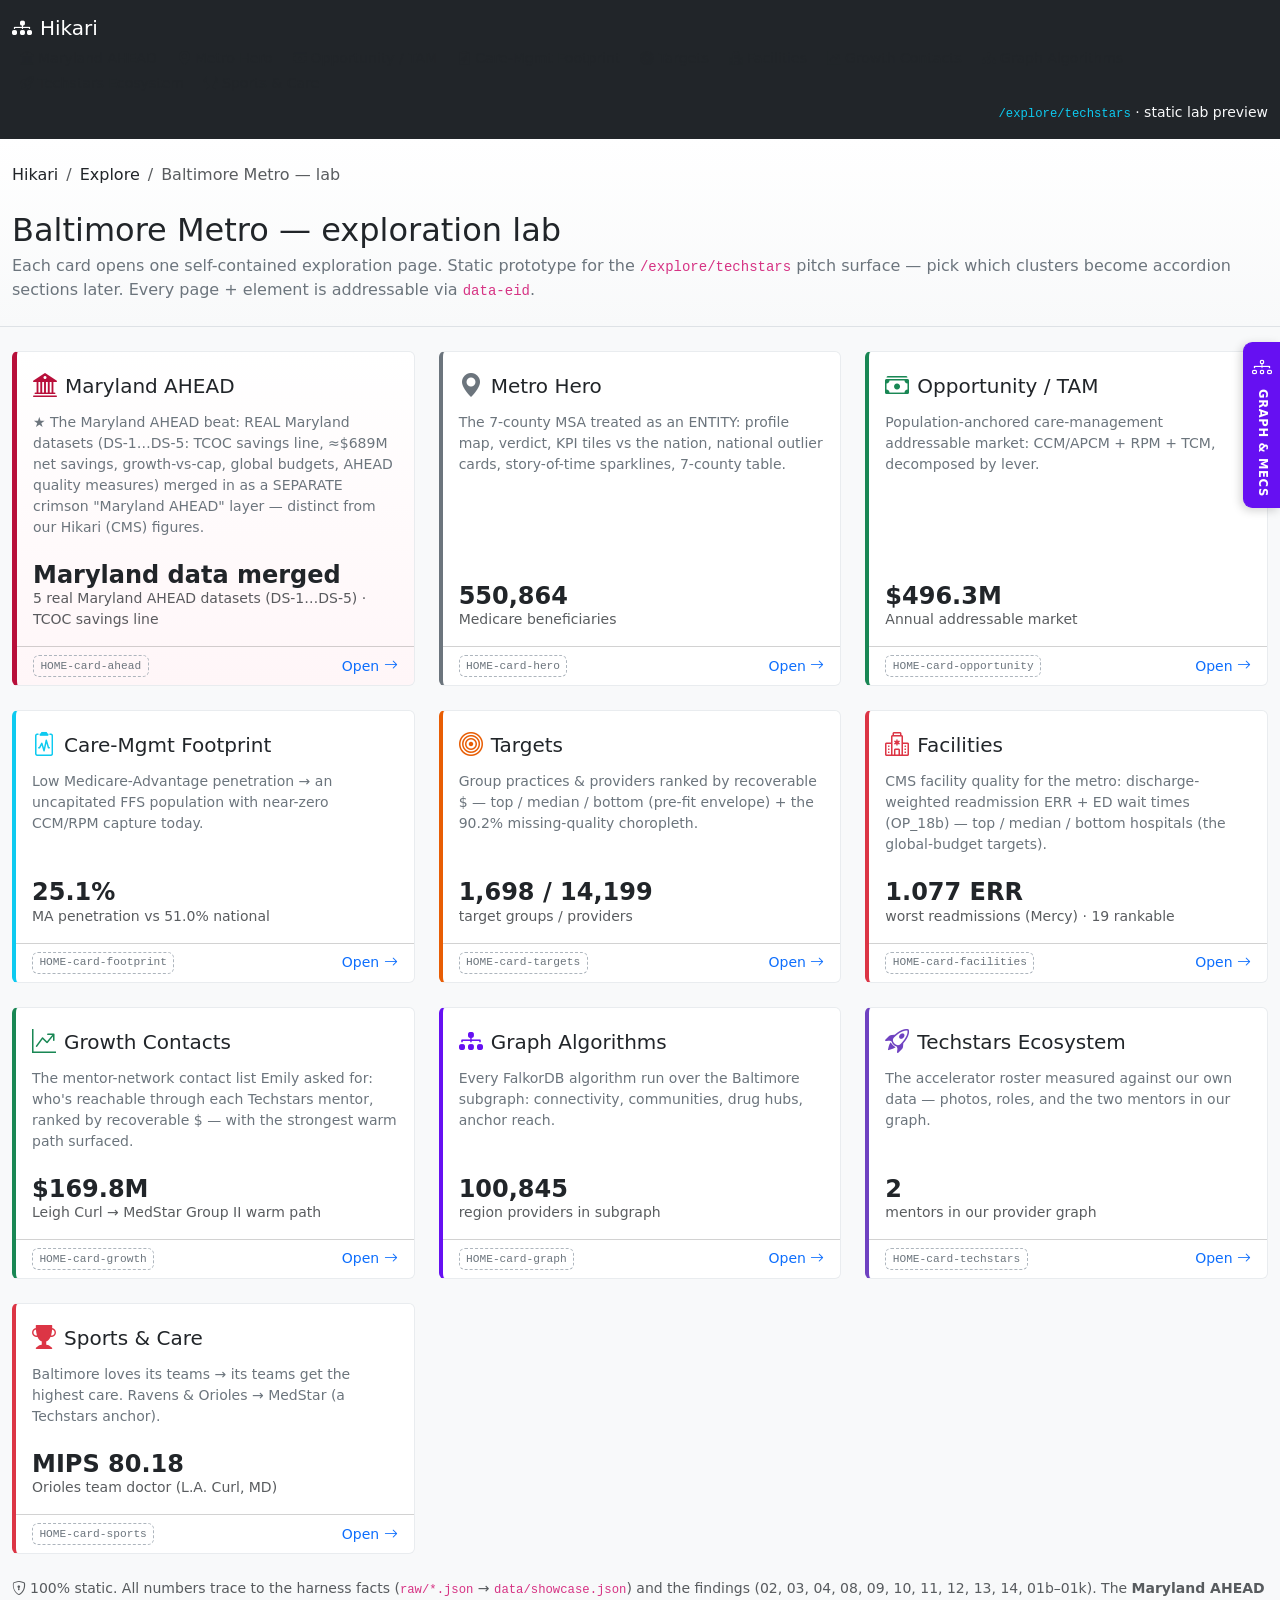
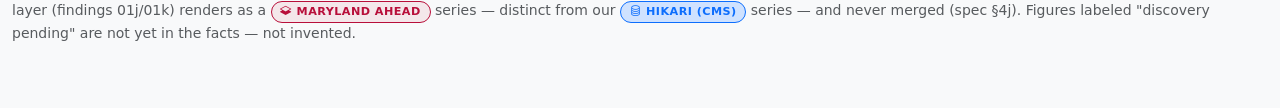
==== index.html @ a8745d02 "tech stars baltimore report generated" ====
<!DOCTYPE html>
<html lang="en">
<head>
  <meta charset="utf-8">
  <meta name="viewport" content="width=device-width, initial-scale=1">
  <title>Baltimore Metro — Hikari /explore/techstars lab (landing)</title>

  <!-- Bootstrap 5 + icons VENDORED locally (assets/vendor/) — no CDN, so the
       preview works offline and by double-click (file://). Regenerate with build.py. -->
  <link rel="stylesheet" href="assets/vendor/bootstrap.min.css">
  <link rel="stylesheet" href="assets/vendor/bootstrap-icons/bootstrap-icons.min.css">
  <!-- VENDORED production styling -->
  <link rel="stylesheet" href="assets/hikari.css">
  <!-- Preview-only helpers (lab grid, drawer, tables, sports/roster) -->
  <link rel="stylesheet" href="assets/hikari-tokens.css">
</head>
<body data-sr-page="home" id="page-HOME">

  <div id="sr-topnav"></div>

  <header class="page-band py-4 mb-4">
    <div class="container-fluid" style="max-width: 1320px;">
      <nav aria-label="breadcrumb" class="mb-2">
        <ol class="breadcrumb mb-0 small">
          <li class="breadcrumb-item">Hikari</li>
          <li class="breadcrumb-item">Explore</li>
          <li class="breadcrumb-item active" aria-current="page">Baltimore Metro — lab</li>
        </ol>
      </nav>
      <div class="d-flex align-items-center gap-3 flex-wrap">
        <i class="bi bi-flask fs-1" style="color: var(--hikari-aco);"></i>
        <div>
          <h2 class="mb-1" data-eid="HOME-title">Baltimore Metro — exploration lab</h2>
          <p class="text-secondary mb-0" data-eid="HOME-subtitle">
            Each card opens one self-contained exploration page. Static prototype for the
            <code>/explore/techstars</code> pitch surface — pick which clusters become accordion
            sections later. Every page + element is addressable via <code>data-eid</code>.
          </p>
        </div>
      </div>
    </div>
  </header>

  <main class="container-fluid pb-5" style="max-width: 1320px;">
    <div class="row g-4" id="home-grid" data-eid="HOME-grid"></div>

    <p class="text-muted small mt-4" data-eid="HOME-footnote">
      <i class="bi bi-shield-lock me-1"></i>100% static. All numbers trace to the harness facts
      (<code>raw/*.json</code> → <code>data/showcase.json</code>) and the findings (02, 03, 04, 08, 09, 10,
      11, 12, 13, 14, 01b–01k). The <strong>Maryland AHEAD</strong> layer (findings 01j/01k) renders as a
      <span class="md-badge"><i class="bi bi-layers-half"></i>Maryland AHEAD</span> series — distinct from our
      <span class="hk-badge"><i class="bi bi-database"></i>Hikari (CMS)</span> series — and never merged
      (spec §4j). Figures labeled "discovery pending" are not yet in the facts — not invented.
    </p>
  </main>

  <!-- ECharts + Bootstrap VENDORED locally (no CDN) + embedded data (no fetch) -->
  <script src="assets/vendor/echarts.min.js"></script>
  <script src="assets/vendor/bootstrap.bundle.min.js"></script>
  <script src="assets/echarts-hikari-theme.js"></script>
  <script src="assets/hikari.js"></script>
  <script>window.SR_BASE = "";</script>
  <script src="data/showcase.data.js"></script>
  <!-- Define SR_PAGE BEFORE common.js: boot() now runs synchronously (no fetch). -->
  <script>
    // Landing card content (summaries + headline stats from findings 02/03/04/11/12 + roster).
    var HOME_CARDS = {
      ahead:       { accent: "ahead",   color: "maryland",       summary: "★ The Maryland AHEAD beat: REAL Maryland datasets (DS-1…DS-5: TCOC savings line, ≈$689M net savings, growth-vs-cap, global budgets, AHEAD quality measures) merged in as a SEPARATE crimson \"Maryland AHEAD\" layer — distinct from our Hikari (CMS) figures.", stat: "Maryland data merged", statLabel: "5 real Maryland AHEAD datasets (DS-1…DS-5) · TCOC savings line" },
      hero:        { accent: "hero",    color: "geography",      summary: "The 7-county MSA treated as an ENTITY: profile map, verdict, KPI tiles vs the nation, national outlier cards, story-of-time sparklines, 7-county table.", stat: "550,864", statLabel: "Medicare beneficiaries" },
      opportunity: { accent: "opp",     color: "signal-green",   summary: "Population-anchored care-management addressable market: CCM/APCM + RPM + TCM, decomposed by lever.", stat: "$496.3M", statLabel: "Annual addressable market" },
      footprint:   { accent: "foot",    color: "group-practice", summary: "Low Medicare-Advantage penetration → an uncapitated FFS population with near-zero CCM/RPM capture today.", stat: "25.1%", statLabel: "MA penetration vs 51.0% national" },
      targets:     { accent: "targets", color: "service",        summary: "Group practices & providers ranked by recoverable $ — top / median / bottom (pre-fit envelope) + the 90.2% missing-quality choropleth.", stat: "1,698 / 14,199", statLabel: "target groups / providers" },
      facilities:  { accent: "fac",     color: "facility",       summary: "CMS facility quality for the metro: discharge-weighted readmission ERR + ED wait times (OP_18b) — top / median / bottom hospitals (the global-budget targets).", stat: "1.077 ERR", statLabel: "worst readmissions (Mercy) · 19 rankable" },
      growth:      { accent: "grow",    color: "signal-green",   summary: "The mentor-network contact list Emily asked for: who's reachable through each Techstars mentor, ranked by recoverable $ — with the strongest warm path surfaced.", stat: "$169.8M", statLabel: "Leigh Curl → MedStar Group II warm path" },
      graph:       { accent: "graph",   color: "quality-measure", summary: "Every FalkorDB algorithm run over the Baltimore subgraph: connectivity, communities, drug hubs, anchor reach.", stat: "100,845", statLabel: "region providers in subgraph" },
      techstars:   { accent: "tech",    color: "aco",            summary: "The accelerator roster measured against our own data — photos, roles, and the two mentors in our graph.", stat: "2", statLabel: "mentors in our provider graph" },
      sports:      { accent: "sports",  color: "facility",       summary: "Baltimore loves its teams → its teams get the highest care. Ravens & Orioles → MedStar (a Techstars anchor).", stat: "MIPS 80.18", statLabel: "Orioles team doctor (L.A. Curl, MD)" },
    };
    window.SR_PAGE = function () {
      var grid = document.getElementById("home-grid");
      grid.innerHTML = window.SR_PAGES.map(function (p) {
        var c = HOME_CARDS[p.slug];
        var href = "pages/" + p.file;
        return (
          '<div class="col-12 col-md-6 col-xl-4">' +
          '  <a class="card lab-card text-decoration-none text-reset h-100" data-accent="' + c.accent +
          '" data-eid="HOME-card-' + p.slug + '" href="' + href + '">' +
          '    <div class="card-body d-flex flex-column">' +
          '      <div class="d-flex align-items-center mb-2">' +
          '        <i class="bi ' + p.icon + ' lab-card-icon me-2" style="color: var(--hikari-' + c.color + ');"></i>' +
          '        <h5 class="card-title mb-0">' + p.title + "</h5>" +
          "      </div>" +
          '      <p class="card-text text-secondary small flex-grow-1">' + c.summary + "</p>" +
          '      <div class="mt-2">' +
          '        <div class="lab-card-stat">' + c.stat + "</div>" +
          '        <div class="text-muted small">' + c.statLabel + "</div>" +
          "      </div>" +
          "    </div>" +
          '    <div class="card-footer bg-transparent d-flex justify-content-between align-items-center">' +
          '      <span class="page-eid-chip">HOME-card-' + p.slug + "</span>" +
          '      <span class="small text-primary">Open <i class="bi bi-arrow-right"></i></span>' +
          "    </div>" +
          "  </a></div>"
        );
      }).join("");
    };
  </script>
  <script src="assets/common.js"></script>
  <script src="assets/graphinfo.js"></script>
</body>
</html>
---- assets/hikari.css ----
/* Hikari — minimal custom styles */
/* VENDORED COPY of src/hikari/ui/static/hikari/hikari.css (do NOT edit the original).
 * Imported by the multi-page special_reports preview so it matches the production look. */

:root {
    --hikari-primary: #0d6efd;
    --hikari-dark: #212529;
    --hikari-sidebar-width: 280px;

    /* Quality semantic colors (RFC-006 R-36) */
    --hikari-quality-good: #198754;
    --hikari-quality-warning: #ffc107;
    --hikari-quality-poor: #dc3545;
    --hikari-quality-na: #6c757d;

    /* Entity type colors (RFC-006 R-1) */
    --hikari-provider: #0d6efd;
    --hikari-facility: #dc3545;
    --hikari-aco: #6f42c1;
    --hikari-organization: #198754;
    --hikari-group-practice: #0dcaf0;
    --hikari-specialty: #ffc107;
    --hikari-geography: #6c757d;
    --hikari-quality-measure: #6610f2;
    --hikari-service: #e85d04;
    --hikari-drug: #d63384;

    /* Semantic text tokens (RFC-015 R-020) */
    --hikari-text-primary: #212529;
    --hikari-text-secondary: #495057;
    --hikari-text-muted: #6c757d;

    /* Surface tokens (RFC-015 R-020) */
    --hikari-surface-primary: #ffffff;
    --hikari-surface-secondary: #f8f9fa;
    --hikari-surface-hover: #f0f4ff;

    /* Spacing tokens (RFC-015 R-020) */
    --hikari-spacing-xs: 0.25rem;
    --hikari-spacing-sm: 0.5rem;
    --hikari-spacing-md: 1rem;
    --hikari-spacing-lg: 1.5rem;
    --hikari-spacing-xl: 2rem;

    /* Border/chrome tokens (RFC-015 R-023 — ECharts theme) */
    --hikari-border-default: #dee2e6;
    --hikari-border-subtle: #e9ecef;
    --hikari-border-muted: #adb5bd;
    --hikari-primary-subtle: #cfe2ff;

    /* Signal tokens (RFC-015 R-021) */
    --hikari-signal-green: #198754;
    --hikari-signal-yellow: #ffc107;
    --hikari-signal-red: #dc3545;
}

/* Signal classes — quality comparison indicators (RFC-015 R-022)
 * Applied via `comparison` field from query return values (R-005).
 * Text color variants: */
.hikari-signal-better { color: var(--hikari-signal-green); }
.hikari-signal-same   { color: var(--hikari-signal-yellow); }
.hikari-signal-worse  { color: var(--hikari-signal-red); }

/* Background variants: */
.hikari-signal-better-bg { background-color: var(--hikari-signal-green); color: #fff; }
.hikari-signal-same-bg   { background-color: var(--hikari-signal-yellow); color: var(--hikari-text-primary); }
.hikari-signal-worse-bg  { background-color: var(--hikari-signal-red); color: #fff; }

/* Hero verdict — star rating + domain indicators */
.hikari-hero-verdict {}
.hikari-hero-stars { line-height: 1; }

/* Domain indicator cards in hero section */
.hikari-domain-card {
    border: 1px solid var(--hikari-border-subtle);
    background: var(--hikari-surface-secondary);
    transition: border-color 0.15s ease;
}
.hikari-domain-card.hikari-domain-active {
    border-color: var(--hikari-signal-green);
    background: #f0fdf4;
}
.hikari-domain-card.hikari-domain-nodata {
    border-color: var(--hikari-border-subtle);
    opacity: 0.65;
}

/* Domain status dot */
.hikari-domain-dot {
    display: inline-block;
    width: 8px;
    height: 8px;
    border-radius: 50%;
    margin-bottom: 2px;
}
.hikari-domain-dot-active {
    background-color: var(--hikari-signal-green);
}
.hikari-domain-dot-nodata {
    background-color: var(--hikari-text-muted);
}

/* Layout */
.hikari-layout {
    display: flex;
    min-height: calc(100vh - 56px);
}

.hikari-sidebar {
    width: var(--hikari-sidebar-width);
    min-width: var(--hikari-sidebar-width);
    background: #fff;
    border-right: 1px solid #e9ecef;
    padding: 1rem;
    overflow-y: auto;
}

/* Sidebar nav-pills: subtle hover, no background on inactive */
.hikari-sidebar .nav-link {
    color: #495057;
    font-size: 0.875rem;
    border-radius: 0.375rem;
    transition: background-color 0.15s ease, color 0.15s ease;
}
.hikari-sidebar .nav-link:hover {
    background-color: #f0f4ff;
    color: var(--hikari-primary);
}
.hikari-sidebar .nav-link.active {
    background-color: var(--hikari-primary);
    color: #fff;
}

.hikari-main {
    flex: 1;
    padding: 1.5rem;
    overflow-y: auto;
}

/* Summary cards */
.hikari-stat-card {
    border-left: 4px solid var(--hikari-primary);
}

a.hikari-stat-card {
    cursor: pointer;
    transition: box-shadow 0.15s ease, transform 0.15s ease;
}
a.hikari-stat-card:hover {
    box-shadow: 0 0.25rem 0.75rem rgba(0, 0, 0, 0.1);
    transform: translateY(-1px);
}

.hikari-stat-card .stat-value {
    font-size: 1.75rem;
    font-weight: 700;
    color: var(--hikari-dark);
}

.hikari-stat-card .stat-label {
    font-size: 0.875rem;
    color: #6c757d;
    text-transform: uppercase;
    letter-spacing: 0.05em;
}

/* Ranked list */
.hikari-ranked-list .list-group-item {
    display: flex;
    justify-content: space-between;
    align-items: center;
}

.hikari-ranked-list .rank-badge {
    min-width: 2rem;
    text-align: center;
}

/* Distribution table */
.hikari-distribution td.bar-cell {
    position: relative;
}

.hikari-distribution .bar {
    height: 1.25rem;
    background: var(--hikari-primary);
    opacity: 0.7;
    border-radius: 2px;
    min-width: 2px;
}

/* HTMX loading indicator */
.htmx-indicator {
    display: none;
}

.htmx-request .htmx-indicator {
    display: inline-block;
}

.htmx-request.htmx-indicator {
    display: inline-block;
}

/* Clickable rows */
.clickable-row {
    cursor: pointer;
}

.clickable-row:hover {
    background-color: rgba(13, 110, 253, 0.05);
}

/* Entity type color utilities (RFC-006 R-1) — extends Bootstrap text-/bg- */
.text-aco { color: var(--hikari-aco); }
.bg-aco { background-color: var(--hikari-aco); color: white; }
.text-quality-measure { color: var(--hikari-quality-measure); }
.bg-quality-measure { background-color: var(--hikari-quality-measure); color: white; }
.text-service { color: var(--hikari-service); }
.bg-service { background-color: var(--hikari-service); color: white; }
.text-drug { color: var(--hikari-drug); }
.bg-drug { background-color: var(--hikari-drug); color: white; }

/* Entity card border — color by data-entity-type attribute */
.hikari-entity-card { border-left: 4px solid var(--hikari-primary); }
.hikari-entity-card[data-entity-type="provider"] { border-left-color: var(--hikari-provider); }
.hikari-entity-card[data-entity-type="facility"] { border-left-color: var(--hikari-facility); }
.hikari-entity-card[data-entity-type="aco"] { border-left-color: var(--hikari-aco); }
.hikari-entity-card[data-entity-type="organization"] { border-left-color: var(--hikari-organization); }
.hikari-entity-card[data-entity-type="group_practice"] { border-left-color: var(--hikari-group-practice); }
.hikari-entity-card[data-entity-type="specialty"] { border-left-color: var(--hikari-specialty); }
.hikari-entity-card[data-entity-type="geography"] { border-left-color: var(--hikari-geography); }
.hikari-entity-card[data-entity-type="quality_measure"] { border-left-color: var(--hikari-quality-measure); }
.hikari-entity-card[data-entity-type="service"] { border-left-color: var(--hikari-service); }
.hikari-entity-card[data-entity-type="drug"] { border-left-color: var(--hikari-drug); }

/* Entity card hover — clickable cards with subtle lift effect */
.hikari-entity-card {
    cursor: pointer;
    transition: box-shadow 0.15s ease-in-out, transform 0.15s ease-in-out;
}
.hikari-entity-card:hover {
    box-shadow: 0 0.25rem 0.75rem rgba(0, 0, 0, 0.1);
    transform: translateY(-1px);
}

/* Domain accordion — entity-type color accent on expanded header */
#facility-domains .accordion-button:not(.collapsed) {
    border-left: 3px solid var(--hikari-facility);
    color: var(--hikari-text-primary);
    background-color: var(--hikari-surface-secondary);
}

/* Entity-type color overrides for accordion accent */
[data-entity-type="provider"] #facility-domains .accordion-button:not(.collapsed) {
    border-left-color: var(--hikari-provider);
}
[data-entity-type="geography"] #facility-domains .accordion-button:not(.collapsed) {
    border-left-color: var(--hikari-geography);
}
[data-entity-type="aco"] #facility-domains .accordion-button:not(.collapsed) {
    border-left-color: var(--hikari-aco);
}

/* HTMX lazy-load skeleton (RFC-006 R-5) */
.hikari-skeleton {
    min-height: 4rem;
}
.hikari-skeleton .placeholder {
    opacity: 0.3;
}

/* Micro popovers (RFC-006 R-6) */
.hikari-popover {
    max-width: 360px;
}
.hikari-popover .popover-body {
    padding: 0;
}

/* Entity refs — clickable inline references with popover support */
.entity-ref {
    color: inherit;
    text-decoration: none;
    border-bottom: 1px dotted currentColor;
    cursor: pointer;
}
.entity-ref:hover {
    color: var(--hikari-primary);
}

/* R-9: Disable popover hover on touch devices — tap navigates directly */
@media (hover: none) {
    .entity-ref {
        border-bottom: none;
    }
}

/* Search typeahead (RFC-008 R-29) */
.hikari-typeahead {
    position: relative;
}

.hikari-typeahead-spinner {
    position: absolute;
    right: 0.75rem;
    top: 50%;
    transform: translateY(-50%);
    z-index: 5;
}

.hikari-typeahead-results {
    position: absolute;
    left: 0;
    right: 0;
    z-index: 1050;
    background: #fff;
    border-radius: 0 0 0.375rem 0.375rem;
    box-shadow: 0 0.5rem 1rem rgba(0, 0, 0, 0.15);
    max-height: 360px;
    overflow-y: auto;
    overflow-x: hidden;
}

.hikari-typeahead-results:empty {
    display: none;
}

.hikari-typeahead-list .list-group-item {
    border-left: 0;
    border-right: 0;
    transition: background-color 0.1s ease;
}

.hikari-typeahead-list .list-group-item:first-child {
    border-top: 0;
}

.hikari-typeahead-list .list-group-item:last-child {
    border-bottom: 0;
}

.hikari-typeahead-list .list-group-item:hover,
.hikari-typeahead-list .list-group-item:focus {
    background-color: #f0f4ff;
}

/* Responsive: collapse sidebar on small screens */
@media (max-width: 768px) {
    .hikari-layout {
        flex-direction: column;
    }

    .hikari-sidebar {
        width: 100%;
        min-width: 100%;
        border-right: none;
        border-bottom: 1px solid #dee2e6;
    }
}
---- assets/hikari-tokens.css ----
/* Hikari preview helpers — multi-page /explore/techstars lab prototype.
 *
 * The :root token block below mirrors src/hikari/ui/static/hikari/hikari.css. As of the
 * multi-page rebuild the real hikari.css is ALSO vendored (assets/hikari.css) and imported
 * first, so these tokens are redundant-but-identical (kept so this file renders standalone
 * and the ECharts theme has its CSS vars even if load order changes). Everything below the
 * :root block is preview-only chrome: the metro profile card, figure cards, hikari-table
 * look, the secret-sauce drawer, the lab card-grid landing, the roster + sports drawers,
 * and the graph-algorithm tables. */

:root {
    --hikari-primary: #0d6efd;
    --hikari-dark: #212529;

    /* Quality semantic colors (RFC-006 R-36) */
    --hikari-quality-good: #198754;
    --hikari-quality-warning: #ffc107;
    --hikari-quality-poor: #dc3545;
    --hikari-quality-na: #6c757d;

    /* Entity type colors (RFC-006 R-1) */
    --hikari-provider: #0d6efd;
    --hikari-facility: #dc3545;
    --hikari-aco: #6f42c1;
    --hikari-organization: #198754;
    --hikari-group-practice: #0dcaf0;
    --hikari-specialty: #ffc107;
    --hikari-geography: #6c757d;
    --hikari-quality-measure: #6610f2;
    --hikari-service: #e85d04;
    --hikari-drug: #d63384;

    /* Semantic text tokens (RFC-015 R-020) */
    --hikari-text-primary: #212529;
    --hikari-text-secondary: #495057;
    --hikari-text-muted: #6c757d;

    /* Surface tokens (RFC-015 R-020) */
    --hikari-surface-primary: #ffffff;
    --hikari-surface-secondary: #f8f9fa;
    --hikari-surface-hover: #f0f4ff;

    /* Spacing tokens (RFC-015 R-020) */
    --hikari-spacing-xs: 0.25rem;
    --hikari-spacing-sm: 0.5rem;
    --hikari-spacing-md: 1rem;
    --hikari-spacing-lg: 1.5rem;
    --hikari-spacing-xl: 2rem;

    /* Border/chrome tokens (RFC-015 R-023 — ECharts theme) */
    --hikari-border-default: #dee2e6;
    --hikari-border-subtle: #e9ecef;
    --hikari-border-muted: #adb5bd;
    --hikari-primary-subtle: #cfe2ff;

    /* Signal tokens (RFC-015 R-021) */
    --hikari-signal-green: #198754;
    --hikari-signal-yellow: #ffc107;
    --hikari-signal-red: #dc3545;

    /* Maryland AHEAD = a SEPARATE intelligence layer (spec §4j). Distinct crimson so any
       Maryland/AHEAD figure is visibly never merged with our Hikari (CMS) blue series. */
    --hikari-maryland: #b80f3a;
}

/* Signal classes (RFC-015 R-022) */
.hikari-signal-better { color: var(--hikari-signal-green); }
.hikari-signal-same   { color: var(--hikari-signal-yellow); }
.hikari-signal-worse  { color: var(--hikari-signal-red); }

/* ---- Preview-only helpers for /explore/techstars showcase ---- */

body { background: var(--hikari-surface-secondary); color: var(--hikari-text-primary); }

/* The metro "profile" choropleth card — boxed/framed like an avatar */
.metro-profile-card {
    border: 1px solid var(--hikari-border-default);
    border-radius: 0.75rem;
    background: var(--hikari-surface-primary);
    overflow: hidden;
}
.metro-profile-card .metro-map { width: 100%; height: 320px; }

/* KPI / answer cards — clickable (every card opens the drawer) */
.figure-card {
    cursor: pointer;
    border: 1px solid var(--hikari-border-subtle);
    transition: box-shadow 0.15s ease, transform 0.15s ease, border-color 0.15s ease;
}
.figure-card:hover {
    box-shadow: 0 0.25rem 0.75rem rgba(0, 0, 0, 0.1);
    transform: translateY(-1px);
    border-color: var(--hikari-primary-subtle);
}
.figure-card .kpi-band {
    height: 4px;
    background: var(--hikari-primary);
}

/* vs-nation arrows (neutral palette — direction only, no value judgment) */
.vs-up   { color: var(--hikari-service); }   /* metro above national */
.vs-down { color: var(--hikari-primary); }   /* metro below national */
.vs-par  { color: var(--hikari-text-muted); }

/* Outlier placeholder cards */
.outlier-pending {
    border: 1px dashed var(--hikari-border-muted);
    background: repeating-linear-gradient(45deg, #fff, #fff 10px, #fafbfc 10px, #fafbfc 20px);
    opacity: 0.85;
}

/* Answer card (the headline of each accordion's four-layer pattern) */
.answer-card {
    border-left: 4px solid var(--hikari-primary);
    background: var(--hikari-surface-primary);
}

/* django-tables2-style table look */
.hikari-table thead th {
    background: var(--hikari-surface-secondary);
    border-bottom: 2px solid var(--hikari-border-default);
    font-size: 0.8rem;
    text-transform: uppercase;
    letter-spacing: 0.03em;
    color: var(--hikari-text-secondary);
}
.hikari-table tbody tr.row-top    { background: #f0fdf4; }
.hikari-table tbody tr.row-median { background: #fffdf0; }
.hikari-table tbody tr.row-bottom { background: #fff5f5; }
.hikari-table td, .hikari-table th { font-size: 0.85rem; vertical-align: middle; }

.section-chart { width: 100%; height: 360px; }

/* Drawer "secret sauce" code block */
.secret-sauce pre {
    background: var(--hikari-dark);
    color: #e6edf3;
    border-radius: 0.5rem;
    padding: 0.75rem 1rem;
    font-size: 0.8rem;
    overflow-x: auto;
}
.secret-sauce .formula-box {
    background: var(--hikari-surface-secondary);
    border: 1px solid var(--hikari-border-default);
    border-radius: 0.5rem;
    padding: 0.75rem 1rem;
    font-family: var(--bs-font-monospace);
    font-size: 0.85rem;
}
.layer-tag {
    font-size: 0.7rem;
    text-transform: uppercase;
    letter-spacing: 0.08em;
    color: var(--hikari-text-muted);
    font-weight: 600;
}

/* ============================================================
 * Multi-page rebuild — lab landing, page chrome, roster/sports
 * ============================================================ */

/* Lab-style card-grid landing (like /_lab/) */
.lab-card {
    border: 1px solid var(--hikari-border-subtle);
    border-left: 4px solid var(--hikari-primary);
    transition: box-shadow 0.15s ease, transform 0.15s ease, border-color 0.15s ease;
    height: 100%;
}
.lab-card:hover {
    box-shadow: 0 0.5rem 1rem rgba(0, 0, 0, 0.1);
    transform: translateY(-2px);
}
.lab-card .lab-card-stat {
    font-size: 1.5rem;
    font-weight: 700;
    color: var(--hikari-dark);
    line-height: 1.1;
}
.lab-card .lab-card-icon { font-size: 1.5rem; }
/* per-card accent colours (entity palette) */
.lab-card[data-accent="hero"]    { border-left-color: var(--hikari-geography); }
.lab-card[data-accent="opp"]     { border-left-color: var(--hikari-signal-green); }
.lab-card[data-accent="foot"]    { border-left-color: var(--hikari-group-practice); }
.lab-card[data-accent="targets"] { border-left-color: var(--hikari-service); }
.lab-card[data-accent="graph"]   { border-left-color: var(--hikari-quality-measure); }
.lab-card[data-accent="tech"]    { border-left-color: var(--hikari-aco); }
.lab-card[data-accent="sports"]  { border-left-color: var(--hikari-facility); }
.lab-card[data-accent="ahead"]   { border-left-color: var(--hikari-maryland); }
.lab-card[data-accent="fac"]     { border-left-color: var(--hikari-facility); }
.lab-card[data-accent="grow"]    { border-left-color: var(--hikari-signal-green); }
/* AHEAD landing card reads as the headline beat */
.lab-card[data-accent="ahead"]   { border-left-width: 5px; background: linear-gradient(180deg, #fff, #fff6f8); }

/* ============================================================
 * Maryland AHEAD = SEPARATE data layer (spec §4j)
 * Distinct badges, dual-legend, and a card accent so a Maryland/AHEAD
 * figure is always visibly its own layer (never merged with Hikari/CMS).
 * ============================================================ */
.md-badge,
.hk-badge {
    display: inline-flex;
    align-items: center;
    gap: 0.3rem;
    border-radius: 1rem;
    padding: 0.1rem 0.55rem;
    font-size: 0.7rem;
    font-weight: 700;
    text-transform: uppercase;
    letter-spacing: 0.04em;
    white-space: nowrap;
}
.md-badge {
    color: var(--hikari-maryland);
    background: rgba(184, 15, 58, 0.08);
    border: 1px solid var(--hikari-maryland);
}
.hk-badge {
    color: var(--hikari-primary);
    background: var(--hikari-primary-subtle);
    border: 1px solid var(--hikari-primary);
}
.md-badge .md-badge-extra { font-weight: 600; text-transform: none; letter-spacing: 0; opacity: 0.85; }

/* AHEAD page card — its own crimson layer, dashed to echo the dashed Maryland chart line */
.md-card {
    border: 1px solid var(--hikari-border-subtle);
    border-left: 4px solid var(--hikari-maryland) !important;
}
.md-card .kpi-band { background: var(--hikari-maryland); }
.md-stat {
    background: var(--hikari-surface-secondary);
    border: 1px solid var(--hikari-border-default);
    border-radius: 0.5rem;
    padding: 0.5rem 0.7rem;
}
.md-stat .md-stat-value { font-size: 1.2rem; font-weight: 700; color: var(--hikari-maryland); line-height: 1.1; }
.md-stat .md-stat-label { font-size: 0.72rem; color: var(--hikari-text-muted); }

/* Reusable Maryland AHEAD CONTEXT STRIP — the cross-page layer (spec §4j).
   Same crimson treatment everywhere so it's unmistakably a SEPARATE layer from Hikari (CMS). */
.md-context-strip {
    display: flex;
    gap: 0.75rem;
    align-items: stretch;
    background: rgba(184, 15, 58, 0.045);
    border: 1px solid var(--hikari-maryland);
    border-radius: 0.6rem;
    padding: 0.7rem 0.9rem 0.7rem 0;
    margin-bottom: 1rem;
    overflow: hidden;
}
.md-context-strip .md-context-strip-accent {
    flex: 0 0 4px;
    background: var(--hikari-maryland);
    align-self: stretch;
}
.md-context-strip .md-context-strip-main { flex: 1 1 auto; min-width: 0; }
.md-context-strip .md-context-strip-head {
    display: flex;
    align-items: center;
    gap: 0.5rem;
    margin-bottom: 0.35rem;
}
.md-context-strip .md-context-info {
    color: var(--hikari-maryland);
    cursor: pointer;
    font-size: 0.95rem;
    line-height: 1;
    display: inline-flex;
}
.md-context-strip .md-context-strip-body { font-size: 0.85rem; color: var(--hikari-text-secondary); }
.md-context-strip .md-context-strip-body strong,
.md-context-strip .md-context-strip-body b { color: var(--hikari-maryland); }
.md-context-strip .md-spark { width: 100%; height: 60px; margin-top: 0.4rem; }
/* Compact one-liner variant (graph / techstars / sports) — badge + ⓘ + text on one row */
.md-context-strip--inline { padding-top: 0.45rem; padding-bottom: 0.45rem; }
.md-context-strip--inline .md-context-strip-main {
    display: flex;
    align-items: center;
    gap: 0.6rem;
    flex-wrap: wrap;
}
.md-context-strip--inline .md-context-strip-head { margin-bottom: 0; }

/* Dual legend — always show both layers side by side */
.md-dual-legend {
    display: inline-flex;
    flex-wrap: wrap;
    gap: 1rem;
    align-items: center;
    font-size: 0.78rem;
    color: var(--hikari-text-secondary);
}
.md-legend-item { display: inline-flex; align-items: center; gap: 0.4rem; }
.md-legend-swatch { display: inline-block; width: 22px; height: 0; border-top-width: 3px; border-top-style: solid; }
.md-legend-hk { border-top-color: var(--hikari-primary); }
.md-legend-md { border-top-color: var(--hikari-maryland); border-top-style: dashed; }

/* AHEAD payment-model timeline */
.ahead-timeline { list-style: none; margin: 0; padding: 0; position: relative; }
.ahead-timeline li {
    position: relative;
    padding: 0 0 0.9rem 1.4rem;
    border-left: 2px solid var(--hikari-maryland);
}
.ahead-timeline li:last-child { padding-bottom: 0; }
.ahead-timeline li::before {
    content: "";
    position: absolute;
    left: -0.42rem;
    top: 0.15rem;
    width: 0.72rem;
    height: 0.72rem;
    border-radius: 50%;
    background: var(--hikari-maryland);
    border: 2px solid #fff;
}
.ahead-timeline .ahead-year { font-weight: 700; color: var(--hikari-maryland); font-size: 0.85rem; }
.ahead-timeline .ahead-event { font-size: 0.85rem; color: var(--hikari-text-secondary); }

/* Hero sparkline tiles (e12 story-of-time) */
.spark-card { border: 1px solid var(--hikari-border-subtle); }
.spark-chart { width: 100%; height: 46px; }
.spark-delta-up   { color: var(--hikari-service); font-weight: 700; }
.spark-delta-down { color: var(--hikari-primary); font-weight: 700; }

/* Page header band shared across exploration pages */
.page-band {
    background: linear-gradient(180deg, var(--hikari-surface-primary), var(--hikari-surface-secondary));
    border-bottom: 1px solid var(--hikari-border-default);
}
.page-eid-chip {
    font-family: var(--bs-font-monospace);
    font-size: 0.7rem;
    color: var(--hikari-text-muted);
    border: 1px dashed var(--hikari-border-muted);
    border-radius: 0.375rem;
    padding: 0.1rem 0.4rem;
}

/* Techstars hero card — stat pills */
.techstars-card { border: 1px solid var(--hikari-aco); }
.techstars-card .kpi-band { background: var(--hikari-aco); }
.stat-pill {
    display: inline-flex;
    align-items: center;
    gap: 0.35rem;
    background: var(--hikari-surface-secondary);
    border: 1px solid var(--hikari-border-default);
    border-radius: 2rem;
    padding: 0.25rem 0.7rem;
    font-size: 0.8rem;
    font-weight: 600;
}

/* Roster drawer — person rows with photo */
.roster-row {
    display: flex;
    gap: 0.75rem;
    padding: 0.6rem 0;
    border-bottom: 1px solid var(--hikari-border-subtle);
}
.roster-row:last-child { border-bottom: none; }
.roster-photo {
    width: 56px;
    height: 56px;
    border-radius: 50%;
    object-fit: cover;
    flex: 0 0 56px;
    background: var(--hikari-surface-secondary);
    border: 1px solid var(--hikari-border-default);
}
.roster-pin {
    border-left: 3px solid var(--hikari-primary);
    padding-left: 0.55rem;
}
.roster-in-data {
    border-left: 3px solid var(--hikari-signal-green);
    padding-left: 0.55rem;
}
.roster-section-label {
    font-size: 0.7rem;
    text-transform: uppercase;
    letter-spacing: 0.08em;
    color: var(--hikari-text-muted);
    font-weight: 700;
    margin: 0.75rem 0 0.25rem;
}

/* Roster grid cards (techstars page) */
.person-card { border: 1px solid var(--hikari-border-subtle); height: 100%; transition: box-shadow 0.15s ease, transform 0.15s ease; }
.person-card.figure-card:hover { transform: translateY(-2px); }
.person-card .person-photo {
    width: 72px; height: 72px; border-radius: 50%; object-fit: cover;
    border: 2px solid var(--hikari-border-default);
}
.person-card.in-data { border-color: var(--hikari-signal-green); }
.person-card.interviewer { border-color: var(--hikari-primary); }

/* Sports cards + team doctor drawer */
.team-card { border: 1px solid var(--hikari-border-subtle); height: 100%; }
.team-logo { width: 96px; height: 96px; object-fit: contain; }
.team-logo-sm { width: 40px; height: 40px; object-fit: contain; }
.curl-stat {
    background: var(--hikari-surface-secondary);
    border: 1px solid var(--hikari-border-default);
    border-radius: 0.5rem;
    padding: 0.6rem 0.8rem;
}
.curl-stat .curl-stat-value { font-size: 1.35rem; font-weight: 700; color: var(--hikari-dark); }
.curl-stat .curl-stat-label { font-size: 0.75rem; color: var(--hikari-text-muted); text-transform: uppercase; letter-spacing: 0.04em; }

/* Graph algorithm tables — compact, scrollable */
.graph-table-wrap { max-height: 420px; overflow-y: auto; }
.algo-status {
    font-size: 0.7rem;
    font-family: var(--bs-font-monospace);
    border-radius: 0.25rem;
    padding: 0.05rem 0.4rem;
}
.algo-status.ok { background: #f0fdf4; color: var(--hikari-signal-green); border: 1px solid var(--hikari-signal-green); }
.algo-status.flat { background: #fffdf0; color: #997404; border: 1px solid var(--hikari-signal-yellow); }
.algo-status.pending { background: #fff5f5; color: var(--hikari-signal-red); border: 1px dashed var(--hikari-signal-red); }

/* ============================================================
 * Persistent "Graph & MECS" proof/education side tab (spec §4h)
 * A fixed graph-symbol tab docked on the right edge of every page
 * (assets/graphinfo.js) → opens a Bootstrap offcanvas of pretty cards.
 * ============================================================ */
.graphinfo-tab {
    position: fixed;
    top: 38%;
    right: 0;
    z-index: 1035; /* below offcanvas (1045), above page chrome */
    display: flex;
    align-items: center;
    gap: 0.4rem;
    border: 1px solid var(--hikari-quality-measure);
    border-right: none;
    background: var(--hikari-quality-measure);
    color: #fff;
    padding: 0.6rem 0.5rem;
    border-radius: 0.6rem 0 0 0.6rem;
    box-shadow: -0.15rem 0.15rem 0.6rem rgba(0, 0, 0, 0.18);
    writing-mode: vertical-rl;
    text-orientation: mixed;
    cursor: pointer;
    transition: padding-right 0.15s ease, background 0.15s ease;
}
.graphinfo-tab:hover { padding-right: 0.85rem; background: #520dc2; }
.graphinfo-tab .graphinfo-tab-label {
    font-size: 0.72rem;
    font-weight: 700;
    letter-spacing: 0.06em;
    text-transform: uppercase;
}
.graphinfo-tab .bi { writing-mode: horizontal-tb; }

.graphinfo-drawer { width: 540px; max-width: 92vw; }
.graphinfo-card {
    border: 1px solid var(--hikari-border-subtle);
    border-left: 4px solid var(--hikari-quality-measure);
}
.graphinfo-card[data-accent="graph"]          { border-left-color: var(--hikari-quality-measure); }
.graphinfo-card[data-accent="service"]        { border-left-color: var(--hikari-service); }
.graphinfo-card[data-accent="quality-measure"]{ border-left-color: var(--hikari-quality-measure); }
.graphinfo-card[data-accent="aco"]            { border-left-color: var(--hikari-aco); }
.graphinfo-card-head {
    display: flex;
    align-items: flex-start;
    margin-bottom: 0.6rem;
}
.graphinfo-card-head .bi { font-size: 1.15rem; color: var(--hikari-quality-measure); }
.graphinfo-kicker {
    font-size: 0.68rem;
    text-transform: uppercase;
    letter-spacing: 0.07em;
    font-weight: 700;
    color: var(--hikari-text-muted);
}
.graphinfo-stat {
    background: var(--hikari-surface-secondary);
    border: 1px solid var(--hikari-border-default);
    border-radius: 0.5rem;
    padding: 0.5rem 0.4rem;
    text-align: center;
}
.graphinfo-stat-icon { font-size: 1rem; color: var(--hikari-quality-measure); }
.graphinfo-stat-value { font-size: 1.15rem; font-weight: 700; color: var(--hikari-dark); line-height: 1.15; }
.graphinfo-stat-label { font-size: 0.68rem; color: var(--hikari-text-muted); }
.graphinfo-table td, .graphinfo-table th { font-size: 0.78rem; padding: 0.25rem 0.4rem; vertical-align: middle; }
.graphinfo-table thead th {
    background: var(--hikari-surface-secondary);
    border-bottom: 1px solid var(--hikari-border-default);
    text-transform: uppercase;
    font-size: 0.66rem;
    letter-spacing: 0.04em;
    color: var(--hikari-text-secondary);
}
.graphinfo-table code { font-size: 0.74rem; }
.graphinfo-list { padding-left: 1.05rem; margin-bottom: 0.4rem; }
.graphinfo-list li { color: var(--hikari-text-secondary); }
.graphinfo-pill {
    display: inline-block;
    background: var(--hikari-surface-secondary);
    border: 1px solid var(--hikari-border-default);
    border-radius: 1rem;
    padding: 0.1rem 0.55rem;
    font-size: 0.72rem;
    font-weight: 600;
    color: var(--hikari-text-secondary);
}
.graphinfo-source {
    margin-top: 0.6rem;
    font-size: 0.7rem;
    color: var(--hikari-text-muted);
    border-top: 1px dashed var(--hikari-border-subtle);
    padding-top: 0.4rem;
}

/* MECS star-schema motif: dim_* center + radiating fact_* points */
.mecs-star {
    display: flex;
    flex-direction: column;
    align-items: center;
    gap: 0.5rem;
    background: radial-gradient(circle at center, var(--hikari-surface-secondary), #fff);
    border: 1px dashed var(--hikari-aco);
    border-radius: 0.6rem;
    padding: 0.75rem;
    margin-bottom: 0.75rem;
}
.mecs-star .mecs-points {
    display: flex;
    flex-wrap: wrap;
    justify-content: center;
    gap: 0.4rem;
}
.mecs-star .mecs-point {
    background: #fff;
    border: 1px solid var(--hikari-border-default);
    border-radius: 0.4rem;
    padding: 0.15rem 0.5rem;
    font-size: 0.72rem;
}
.mecs-star .mecs-center {
    background: var(--hikari-aco);
    color: #fff;
    border-radius: 2rem;
    padding: 0.3rem 0.9rem;
    font-weight: 700;
    font-size: 0.82rem;
}
.mecs-star .mecs-center code, .mecs-star .mecs-point code { color: inherit; }
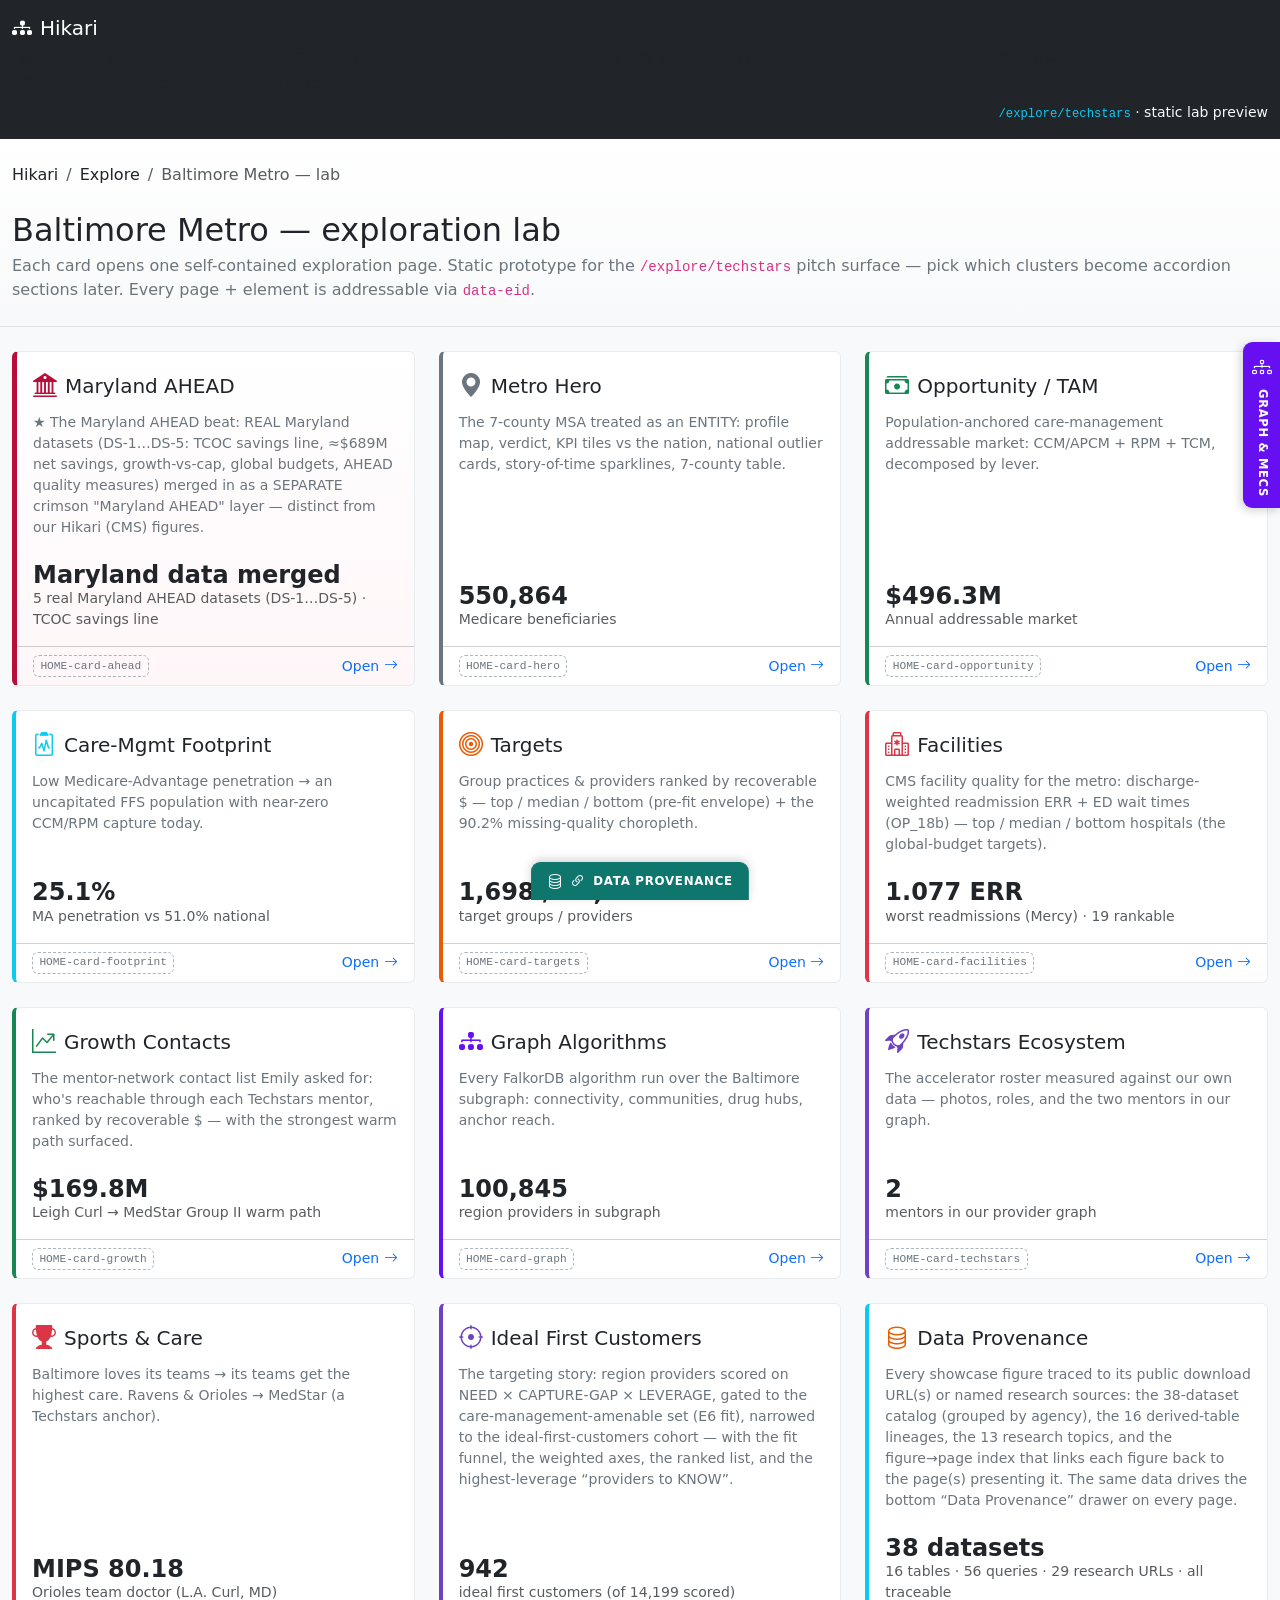
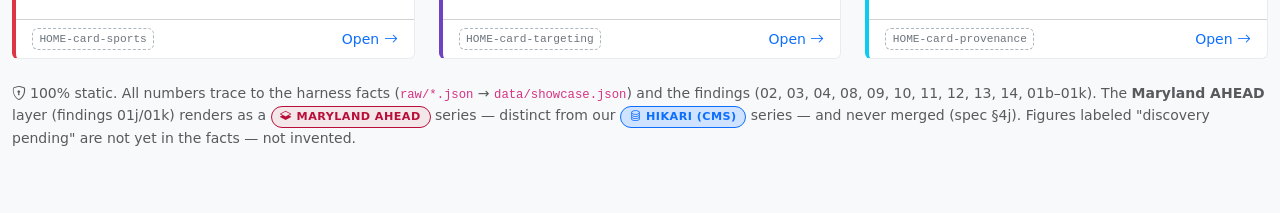
==== commit fdd5f5a5: "data provenance is king" ====
--- a/index.html
+++ b/index.html
@@ -76,36 +76,54 @@
       techstars:   { accent: "tech",    color: "aco",            summary: "The accelerator roster measured against our own data — photos, roles, and the two mentors in our graph.", stat: "2", statLabel: "mentors in our provider graph" },
       sports:      { accent: "sports",  color: "facility",       summary: "Baltimore loves its teams → its teams get the highest care. Ravens & Orioles → MedStar (a Techstars anchor).", stat: "MIPS 80.18", statLabel: "Orioles team doctor (L.A. Curl, MD)" },
     };
+    // Extra landing cards for pages not in the shared SR_PAGES nav registry (added without
+    // touching common.js): the Ideal First Customers (IFC) targeting story.
+    var EXTRA_CARDS = [
+      { slug: "targeting", file: "targeting.html", title: "Ideal First Customers", icon: "bi-crosshair",
+        accent: "tech", color: "aco",
+        summary: "The targeting story: region providers scored on NEED \u00d7 CAPTURE-GAP \u00d7 LEVERAGE, gated to the care-management-amenable set (E6 fit), narrowed to the ideal-first-customers cohort \u2014 with the fit funnel, the weighted axes, the ranked list, and the highest-leverage \u201cproviders to KNOW\u201d.",
+        stat: "942", statLabel: "ideal first customers (of 14,199 scored)" },
+      { slug: "provenance", file: "provenance.html", title: "Data Provenance", icon: "bi-database",
+        accent: "foot", color: "service",
+        summary: "Every showcase figure traced to its public download URL(s) or named research sources: the 38-dataset catalog (grouped by agency), the 16 derived-table lineages, the 13 research topics, and the figure\u2192page index that links each figure back to the page(s) presenting it. The same data drives the bottom \u201cData Provenance\u201d drawer on every page.",
+        stat: "38 datasets", statLabel: "16 tables \u00b7 56 queries \u00b7 29 research URLs \u00b7 all traceable" },
+    ];
+    function cardHtml(p, c, href) {
+      return (
+        '<div class="col-12 col-md-6 col-xl-4">' +
+        '  <a class="card lab-card text-decoration-none text-reset h-100" data-accent="' + c.accent +
+        '" data-eid="HOME-card-' + p.slug + '" href="' + href + '">' +
+        '    <div class="card-body d-flex flex-column">' +
+        '      <div class="d-flex align-items-center mb-2">' +
+        '        <i class="bi ' + p.icon + ' lab-card-icon me-2" style="color: var(--hikari-' + c.color + ');"></i>' +
+        '        <h5 class="card-title mb-0">' + p.title + "</h5>" +
+        "      </div>" +
+        '      <p class="card-text text-secondary small flex-grow-1">' + c.summary + "</p>" +
+        '      <div class="mt-2">' +
+        '        <div class="lab-card-stat">' + c.stat + "</div>" +
+        '        <div class="text-muted small">' + c.statLabel + "</div>" +
+        "      </div>" +
+        "    </div>" +
+        '    <div class="card-footer bg-transparent d-flex justify-content-between align-items-center">' +
+        '      <span class="page-eid-chip">HOME-card-' + p.slug + "</span>" +
+        '      <span class="small text-primary">Open <i class="bi bi-arrow-right"></i></span>' +
+        "    </div>" +
+        "  </a></div>"
+      );
+    }
     window.SR_PAGE = function () {
       var grid = document.getElementById("home-grid");
-      grid.innerHTML = window.SR_PAGES.map(function (p) {
-        var c = HOME_CARDS[p.slug];
-        var href = "pages/" + p.file;
-        return (
-          '<div class="col-12 col-md-6 col-xl-4">' +
-          '  <a class="card lab-card text-decoration-none text-reset h-100" data-accent="' + c.accent +
-          '" data-eid="HOME-card-' + p.slug + '" href="' + href + '">' +
-          '    <div class="card-body d-flex flex-column">' +
-          '      <div class="d-flex align-items-center mb-2">' +
-          '        <i class="bi ' + p.icon + ' lab-card-icon me-2" style="color: var(--hikari-' + c.color + ');"></i>' +
-          '        <h5 class="card-title mb-0">' + p.title + "</h5>" +
-          "      </div>" +
-          '      <p class="card-text text-secondary small flex-grow-1">' + c.summary + "</p>" +
-          '      <div class="mt-2">' +
-          '        <div class="lab-card-stat">' + c.stat + "</div>" +
-          '        <div class="text-muted small">' + c.statLabel + "</div>" +
-          "      </div>" +
-          "    </div>" +
-          '    <div class="card-footer bg-transparent d-flex justify-content-between align-items-center">' +
-          '      <span class="page-eid-chip">HOME-card-' + p.slug + "</span>" +
-          '      <span class="small text-primary">Open <i class="bi bi-arrow-right"></i></span>' +
-          "    </div>" +
-          "  </a></div>"
-        );
+      var base = window.SR_PAGES.map(function (p) {
+        return cardHtml(p, HOME_CARDS[p.slug], "pages/" + p.file);
       }).join("");
+      var extra = EXTRA_CARDS.map(function (p) {
+        return cardHtml(p, p, "pages/" + p.file);
+      }).join("");
+      grid.innerHTML = base + extra;
     };
   </script>
   <script src="assets/common.js"></script>
   <script src="assets/graphinfo.js"></script>
+  <script src="assets/provenance.js"></script>
 </body>
 </html>
